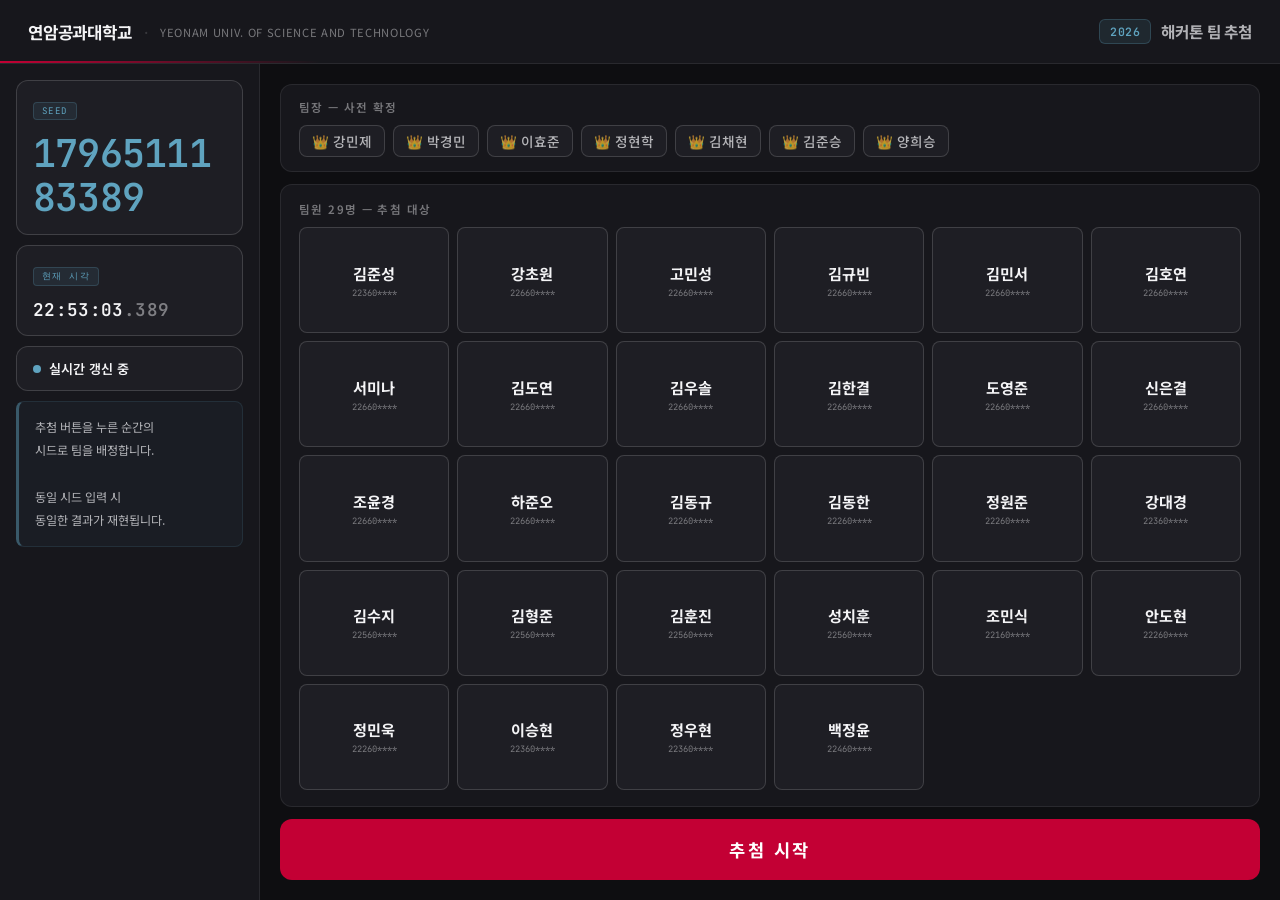
==== src/index.html @ a182ad7c "🏗️ HTML 구조 — 공지용 복사 버튼 추가" ====
<!DOCTYPE html>
<html lang="ko">

<head>
  <meta charset="UTF-8">
  <meta name="viewport" content="width=1920">
  <title>2026 연암공과대학교 해커톤 팀 추첨</title>
  <link rel="preconnect" href="https://fonts.googleapis.com">
  <link
    href="https://fonts.googleapis.com/css2?family=Noto+Sans+KR:wght@400;500;700;900&family=JetBrains+Mono:wght@400;600&display=swap"
    rel="stylesheet">
  <link rel="stylesheet" href="css/shared.css">
  <link rel="stylesheet" href="css/index.css">
</head>

<body>

  <header>
    <div class="hdr-left">
      <span class="hdr-school">연암공과대학교</span>
      <span class="hdr-div">·</span>
      <span class="hdr-eng">YEONAM UNIV. OF SCIENCE AND TECHNOLOGY</span>
    </div>
    <div class="hdr-right">
      <span class="hdr-year">2026</span>
      <span class="hdr-title">해커톤 팀 추첨</span>
    </div>
  </header>

  <main>

    <!-- 시드 패널 -->
    <aside id="seed-panel">
      <div class="sp-block">
        <div class="sp-label">Seed</div>
        <div id="seed-value">—</div>
      </div>

      <div class="sp-sep"></div>

      <div class="sp-block">
        <div class="sp-label">현재 시각</div>
        <div id="seed-time">--:--:--.---</div>
      </div>

      <div class="sp-sep"></div>

      <div id="seed-status"></div>

      <div class="sp-sep"></div>

      <p class="sp-hint">
        추첨 버튼을 누른 순간의<br>
        시드로 팀을 배정합니다.<br><br>
        동일 시드 입력 시<br>
        동일한 결과가 재현됩니다.
      </p>
    </aside>

    <!-- 추첨 섹션 -->
    <div id="draw-section">

      <div class="info-bar">
        <div class="section-label">팀장 — 사전 확정</div>
        <div id="leaders-strip"></div>
      </div>

      <div id="pool-box">
        <div class="section-label">팀원 29명 — 추첨 대상</div>
        <div id="member-pool"></div>
      </div>

      <button id="btn-draw">추첨 시작</button>

    </div>

    <!-- 결과 섹션 -->
    <div id="result-section">

      <div id="seed-bar">
        <div class="sb-left">
          <span class="sb-label">시드</span>
          <span id="frozen-seed"></span>
          <button id="btn-copy">복사</button>
          <button id="btn-copy-announce">공지용 복사</button>
        </div>
        <a id="verify-link" href="verify.html" target="_blank">검증 페이지에서 재현 →</a>
      </div>

      <div id="team-grid"></div>

      <div id="card-deck">
        <div class="section-label">섞인 카드 — 대기 중</div>
      </div>

    </div>

  </main>

  <script src="https://code.jquery.com/jquery-3.7.1.min.js"></script>
  <script src="js/data.js"></script>
  <script src="js/fair.js"></script>
  <script src="js/seed.js"></script>
  <script src="js/animation.js"></script>
  <script src="js/main.js"></script>
</body>

</html>
---- src/css/shared.css ----
*,
*::before,
*::after {
  box-sizing: border-box;
  margin: 0;
  padding: 0;
}

:root {
  --red: #C30034;
  --blue: #5FA3BF;
}

body {
  background: var(--bg);
  color: var(--text);
  font-family: 'Noto Sans KR', sans-serif;
  -webkit-font-smoothing: antialiased;
}

header {
  background: var(--surface);
  border-bottom: 1px solid var(--border);
  display: flex;
  align-items: center;
  justify-content: space-between;
  padding: 0 28px;
}

.hdr-left {
  display: flex;
  align-items: center;
}

.hdr-school {
  font-weight: 700;
}

.hdr-div {
  color: var(--border-md);
}

/* 페이지 간 이동 링크 */
.back-link,
#verify-link {
  font-size: 0.8rem;
  font-weight: 600;
  color: var(--blue);
  text-decoration: none;
}

.back-link:hover,
#verify-link:hover {
  text-decoration: underline;
}

/* 소형 라벨 공통 */
.section-label,
.form-label,
.sb-label {
  font-size: 0.72rem;
  font-weight: 600;
  color: var(--text-3);
  text-transform: uppercase;
  letter-spacing: 0.12em;
}

/* 카드 서브헤더 */
.tc-header,
.v-header {
  display: flex;
  justify-content: space-between;
  align-items: baseline;
  margin-bottom: 4px;
}

/* 카드 멤버 수 */
.tc-size,
.v-count {
  font-size: 0.7rem;
  color: var(--text-3);
}

/* 학번 모노스페이스 */
.tc-sid,
.v-id {
  font-family: 'JetBrains Mono', monospace;
  font-size: 0.55rem;
  color: var(--text-3);
  margin-left: auto;
}

::-webkit-scrollbar {
  width: 4px;
}

::-webkit-scrollbar-track {
  background: transparent;
}

::-webkit-scrollbar-thumb {
  background: var(--elevated);
  border-radius: 2px;
}
---- src/css/index.css ----
:root {
  --bg: #0E0E11;
  --surface: #17171C;
  --card: #1E1E24;
  --elevated: #26262E;
  --border: rgba(255, 255, 255, 0.08);
  --border-md: rgba(255, 255, 255, 0.15);
  --text: #F4F4F6;
  --text-2: rgba(244, 244, 246, 0.70);
  --text-3: rgba(244, 244, 246, 0.44);
}

body {
  overflow: hidden;
  height: 100vh;
}

header {
  height: 64px;
  flex-shrink: 0;
  position: relative;
}

header::after {
  content: '';
  position: absolute;
  bottom: 0;
  left: 0;
  width: 320px;
  height: 2px;
  background: linear-gradient(90deg, var(--red) 0%, transparent 100%);
}

.hdr-left {
  gap: 12px;
}

.hdr-school {
  font-size: 1.05rem;
  color: var(--text);
  letter-spacing: -0.01em;
}

.hdr-div {
  font-size: 1rem;
}

.hdr-eng {
  font-size: 0.7rem;
  color: var(--text-3);
  letter-spacing: 0.06em;
}

.hdr-right {
  display: flex;
  align-items: center;
  gap: 10px;
}

.hdr-year {
  font-family: 'JetBrains Mono', monospace;
  font-size: 0.72rem;
  font-weight: 600;
  color: var(--blue);
  background: rgba(95, 163, 191, 0.12);
  border: 1px solid rgba(95, 163, 191, 0.25);
  padding: 4px 10px;
  border-radius: 6px;
  letter-spacing: 0.04em;
}

.hdr-title {
  font-size: 0.98rem;
  font-weight: 700;
  color: var(--text-2);
  letter-spacing: -0.01em;
}

main {
  display: flex;
  height: calc(100vh - 64px);
}

/* ── 시드 패널 ── */
#seed-panel {
  width: 260px;
  flex-shrink: 0;
  background: var(--surface);
  border-right: 1px solid var(--border);
  display: flex;
  flex-direction: column;
  padding: 16px;
  gap: 10px;
}

.sp-sep {
  display: none;
}

.sp-block {
  background: var(--card);
  border: 1px solid var(--border-md);
  border-radius: 12px;
  padding: 14px 16px;
}

.sp-block:first-child {
  padding-top: 14px;
}

.sp-label {
  font-family: 'JetBrains Mono', monospace;
  font-size: 0.57rem;
  text-transform: uppercase;
  letter-spacing: 0.16em;
  color: var(--blue);
  background: rgba(95, 163, 191, 0.1);
  border: 1px solid rgba(95, 163, 191, 0.22);
  border-radius: 4px;
  padding: 2px 8px;
  display: inline-block;
  margin-bottom: 12px;
}

#seed-value {
  font-family: 'JetBrains Mono', monospace;
  font-size: 2.4rem;
  font-weight: 600;
  color: var(--blue);
  transition: color 0.4s;
  line-height: 1.15;
  word-break: break-all;
  letter-spacing: -0.02em;
}

#seed-value.seed-frozen {
  color: var(--red);
}

#seed-time {
  font-family: 'JetBrains Mono', monospace;
  font-size: 1.1rem;
  font-weight: 600;
  color: var(--text);
  letter-spacing: 0.02em;
}

#seed-status {
  background: var(--card);
  border: 1px solid var(--border-md);
  border-radius: 12px;
  font-size: 0.82rem;
  font-weight: 600;
  color: var(--text);
  display: flex;
  align-items: center;
  gap: 8px;
  padding: 12px 16px;
}

.dot-live {
  display: inline-block;
  width: 8px;
  height: 8px;
  border-radius: 50%;
  background: var(--blue);
  flex-shrink: 0;
  animation: blink 1.4s infinite;
}

.dot-frozen {
  display: inline-block;
  width: 8px;
  height: 8px;
  border-radius: 50%;
  background: var(--red);
  flex-shrink: 0;
}

@keyframes blink {
  0%, 100% { opacity: 1; }
  50% { opacity: 0.2; }
}

.sp-hint {
  background: rgba(95, 163, 191, 0.05);
  border: 1px solid rgba(95, 163, 191, 0.14);
  border-left: 3px solid rgba(95, 163, 191, 0.45);
  border-radius: 8px;
  font-size: 0.76rem;
  color: var(--text-2);
  line-height: 1.9;
  padding: 14px 16px;
}

/* ── 추첨 섹션 ── */
#draw-section {
  flex: 1;
  display: flex;
  flex-direction: column;
  gap: 12px;
  padding: 20px;
  overflow: hidden;
}

.section-label {
  margin-bottom: 10px;
}

.info-bar {
  background: var(--surface);
  border: 1px solid var(--border);
  border-radius: 12px;
  padding: 14px 18px;
  flex-shrink: 0;
}

#leaders-strip {
  display: flex;
  flex-wrap: wrap;
  gap: 8px;
}

.leader-chip {
  background: var(--card);
  border: 1px solid var(--border-md);
  color: var(--text-2);
  border-radius: 8px;
  padding: 5px 12px;
  font-size: 0.85rem;
  font-weight: 500;
  white-space: nowrap;
}

#pool-box {
  flex: 1;
  background: var(--surface);
  border: 1px solid var(--border);
  border-radius: 12px;
  padding: 16px 18px;
  display: flex;
  flex-direction: column;
  overflow: hidden;
}

#member-pool {
  flex: 1;
  display: grid;
  grid-template-columns: repeat(6, 1fr);
  grid-template-rows: repeat(5, 1fr);
  gap: 8px;
  overflow: hidden;
}

.member-chip {
  background: var(--card);
  border: 1px solid var(--border-md);
  border-radius: 8px;
  display: flex;
  flex-direction: column;
  align-items: center;
  justify-content: center;
  gap: 3px;
  cursor: default;
  transition: opacity 0.2s;
}

.chip-name {
  font-size: 0.95rem;
  font-weight: 700;
  color: var(--text);
}

.chip-id {
  font-family: 'JetBrains Mono', monospace;
  font-size: 0.55rem;
  color: var(--text-3);
}

.fly-chip {
  font-family: 'Noto Sans KR', sans-serif;
  font-size: 0.9rem;
  font-weight: 700;
  user-select: none;
}

#btn-draw {
  flex-shrink: 0;
  width: 100%;
  padding: 18px;
  background: var(--red);
  border: none;
  border-radius: 12px;
  color: #fff;
  font-family: 'Noto Sans KR', sans-serif;
  font-size: 1.1rem;
  font-weight: 700;
  letter-spacing: 0.15em;
  cursor: pointer;
  transition: background 0.15s, transform 0.1s;
}

#btn-draw:hover:not(:disabled) {
  background: #a8002c;
}

#btn-draw:active:not(:disabled) {
  transform: scale(0.99);
}

#btn-draw:disabled {
  opacity: 0.4;
  cursor: not-allowed;
}

/* ── 결과 섹션 ── */
#result-section {
  flex: 1;
  display: none;
  flex-direction: column;
  gap: 12px;
  padding: 20px;
  overflow: hidden;
}

#seed-bar {
  flex-shrink: 0;
  background: var(--surface);
  border: 1px solid var(--border);
  border-radius: 12px;
  padding: 14px 18px;
  display: flex;
  align-items: center;
  justify-content: space-between;
}

.sb-left {
  display: flex;
  align-items: center;
  gap: 14px;
}

#frozen-seed {
  font-family: 'JetBrains Mono', monospace;
  font-size: 1.1rem;
  font-weight: 600;
  color: var(--red);
}

#btn-copy {
  background: none;
  border: 1px solid var(--border-md);
  color: var(--text-2);
  font-size: 0.75rem;
  font-weight: 600;
  padding: 4px 12px;
  border-radius: 6px;
  cursor: pointer;
  transition: background 0.15s;
}

#btn-copy:hover {
  background: var(--card);
}

#btn-copy-announce {
  background: none;
  border: 1px solid rgba(95, 163, 191, 0.4);
  color: var(--blue);
  font-size: 0.75rem;
  font-weight: 600;
  padding: 4px 12px;
  border-radius: 6px;
  cursor: pointer;
  transition: background 0.15s;
}

#btn-copy-announce:hover {
  background: rgba(95, 163, 191, 0.08);
}

#team-grid {
  flex: 1;
  min-height: 0;
  display: grid;
  grid-template-columns: repeat(4, 1fr);
  grid-template-rows: repeat(2, auto);
  align-content: start;
  gap: 10px;
  overflow: hidden;
}

.team-card {
  background: var(--surface);
  border: 1px solid var(--border);
  border-left: 3px solid transparent;
  border-radius: 12px;
  padding: 14px 16px;
  display: flex;
  flex-direction: column;
  gap: 6px;
  overflow: hidden;
  transition: transform 0.3s;
}

.tc-num {
  font-size: 0.95rem;
  font-weight: 700;
  letter-spacing: 0.04em;
}

.tc-leader {
  display: flex;
  align-items: center;
  gap: 8px;
  background: var(--card);
  border-radius: 8px;
  padding: 8px 12px;
  flex-shrink: 0;
}

.tc-crown {
  font-size: 0.85rem;
}

.tc-name {
  font-size: 0.9rem;
  font-weight: 700;
}

.tc-members {
  display: flex;
  flex-direction: column;
  gap: 4px;
}

.team-member-slot {
  display: flex;
  align-items: center;
  gap: 8px;
  padding: 6px 12px;
  border-radius: 6px;
  background: var(--card);
  transition: opacity 0.2s, transform 0.3s cubic-bezier(0.34, 1.4, 0.64, 1);
}

/* ── 덱 영역 (섞인 카드 파일 대기 공간) ── */
#card-deck {
  flex-shrink: 0;
  min-height: 25%;
  background: var(--surface);
  border: 1px dashed rgba(255, 255, 255, 0.15);
  border-radius: 12px;
  padding: 12px 18px;
  display: flex;
  align-items: flex-start;
}
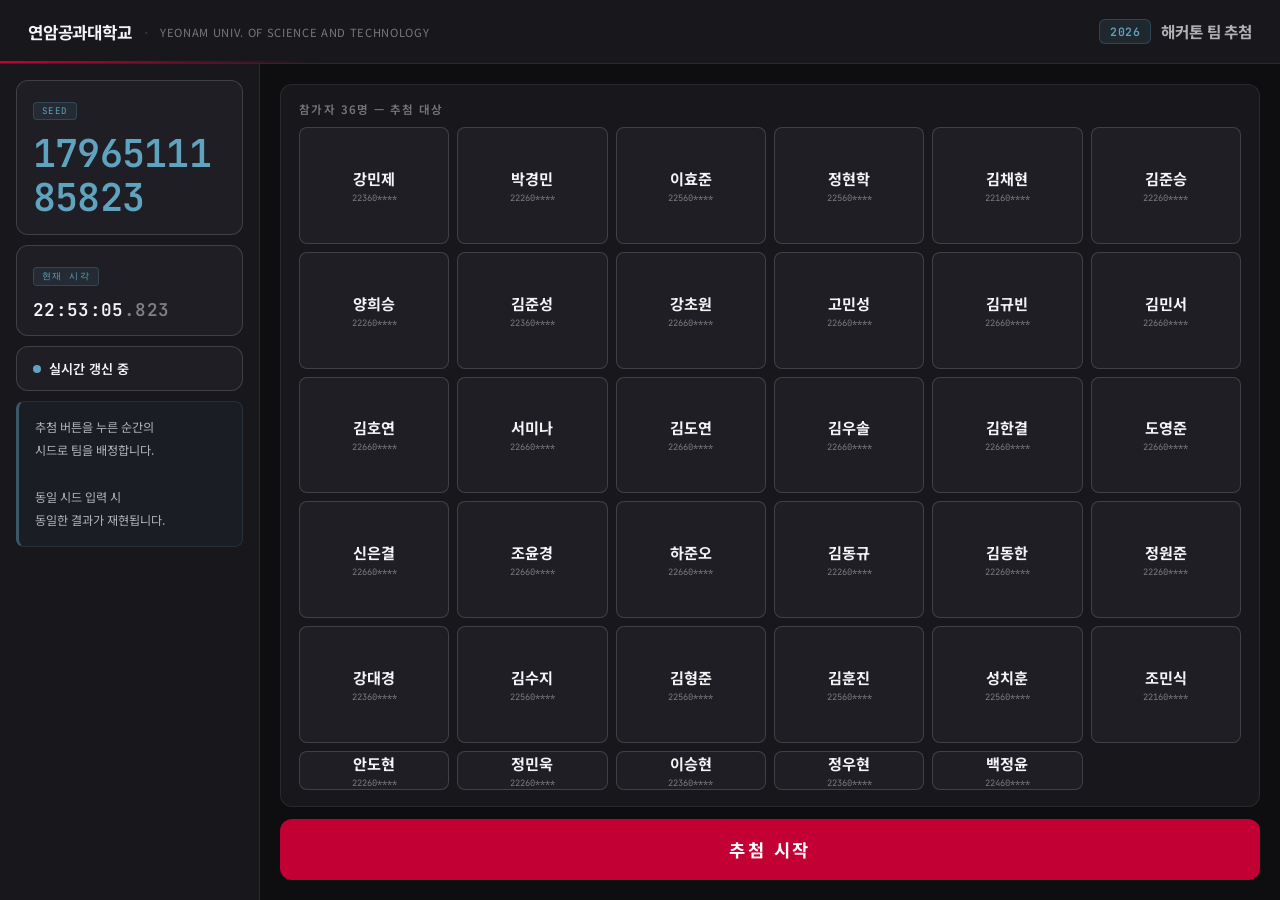
==== commit 6ebfff39: "♻️ 팀장 사전 확정 제거 — 36명 단일 풀 추첨 leaders/members 구분과 fair.js 내 특정인원 픽스 IIFE를 모두 제거하고 36명 전원을 동일한 해시 정렬 +" ====
--- a/src/index.html
+++ b/src/index.html
@@ -60,13 +60,8 @@
     <!-- 추첨 섹션 -->
     <div id="draw-section">
 
-      <div class="info-bar">
-        <div class="section-label">팀장 — 사전 확정</div>
-        <div id="leaders-strip"></div>
-      </div>
-
       <div id="pool-box">
-        <div class="section-label">팀원 29명 — 추첨 대상</div>
+        <div class="section-label">참가자 36명 — 추첨 대상</div>
         <div id="member-pool"></div>
       </div>
 
--- a/src/css/index.css
+++ b/src/css/index.css
@@ -207,31 +207,6 @@
   margin-bottom: 10px;
 }
 
-.info-bar {
-  background: var(--surface);
-  border: 1px solid var(--border);
-  border-radius: 12px;
-  padding: 14px 18px;
-  flex-shrink: 0;
-}
-
-#leaders-strip {
-  display: flex;
-  flex-wrap: wrap;
-  gap: 8px;
-}
-
-.leader-chip {
-  background: var(--card);
-  border: 1px solid var(--border-md);
-  color: var(--text-2);
-  border-radius: 8px;
-  padding: 5px 12px;
-  font-size: 0.85rem;
-  font-weight: 500;
-  white-space: nowrap;
-}
-
 #pool-box {
   flex: 1;
   background: var(--surface);
@@ -409,20 +384,6 @@
   letter-spacing: 0.04em;
 }
 
-.tc-leader {
-  display: flex;
-  align-items: center;
-  gap: 8px;
-  background: var(--card);
-  border-radius: 8px;
-  padding: 8px 12px;
-  flex-shrink: 0;
-}
-
-.tc-crown {
-  font-size: 0.85rem;
-}
-
 .tc-name {
   font-size: 0.9rem;
   font-weight: 700;
